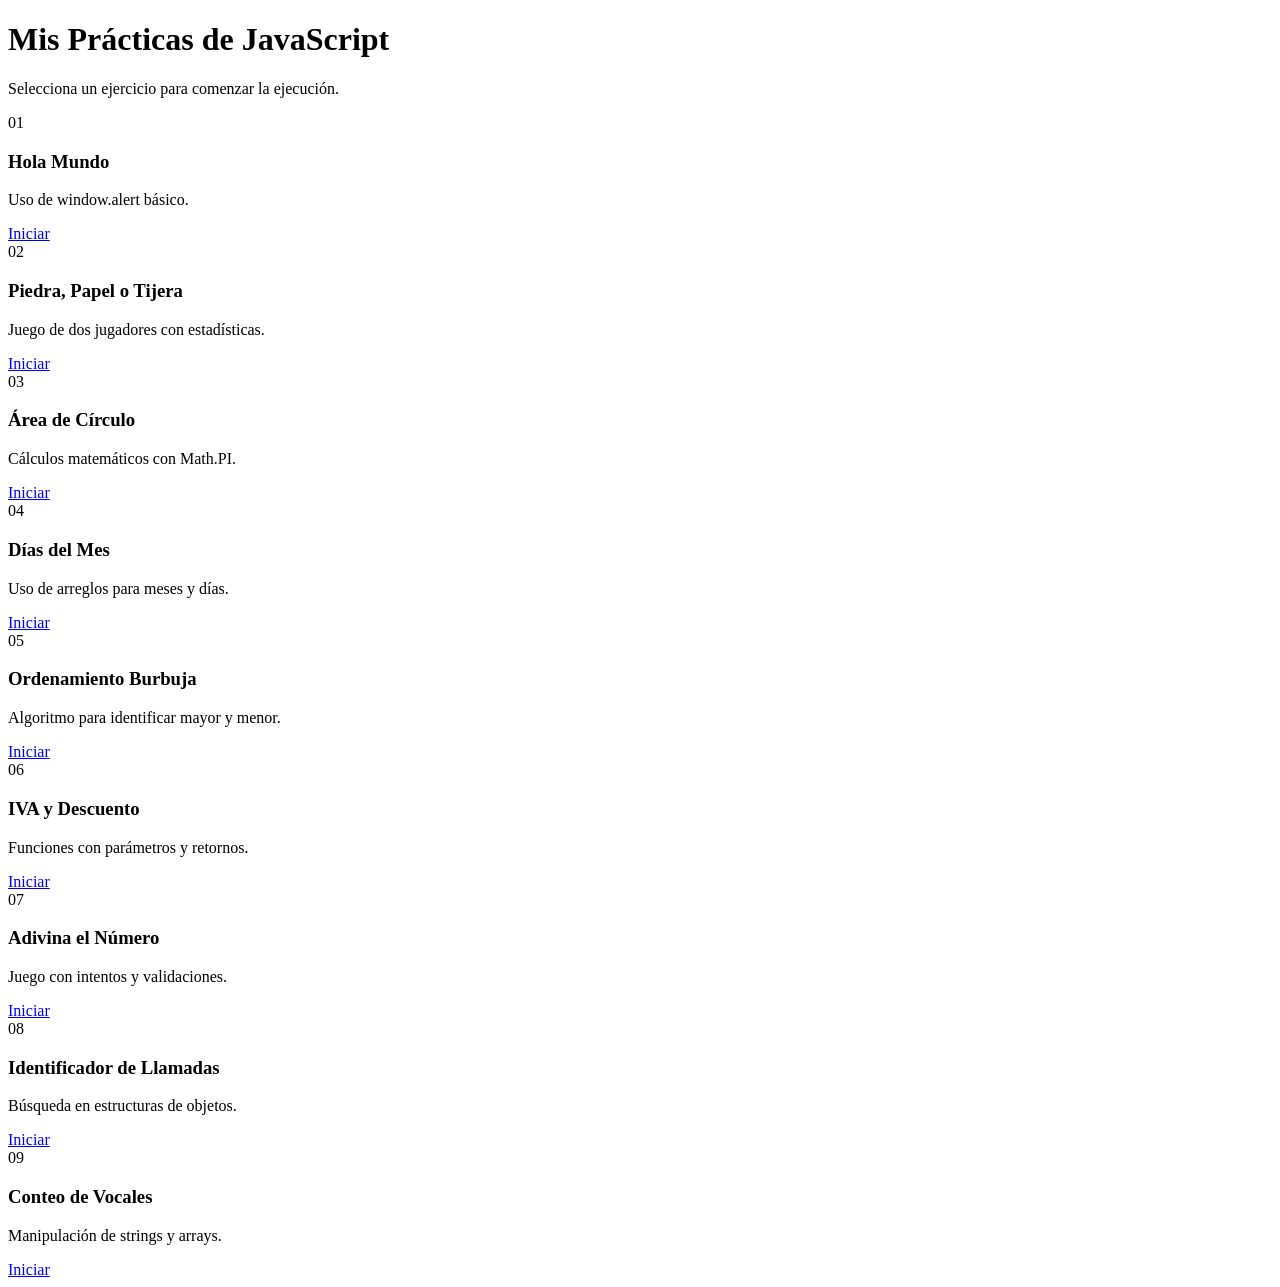
==== index.html @ 49eccd44 "feat: agregar estructura principal del Dashboard en index.html" ====
<!DOCTYPE html>
<html lang="es">

<head>
    <meta charset="UTF-8">
    <meta name="viewport" content="width=device-width, initial-scale=1.0">
    <title>JS Course - Dashboard</title>
    <link rel="stylesheet" href="assets/css/styles.css">
</head>

<body>
    <div class="container">
        <header>
            <h1>Mis Prácticas de JavaScript</h1>
            <p>Selecciona un ejercicio para comenzar la ejecución.</p>
        </header>

        <main class="grid-ejercicios">
            <div class="card">
                <span class="num">01</span>
                <h3>Hola Mundo</h3>
                <p>Uso de window.alert básico.</p>
                <a href="assets/ejercicios/EJERCICIO_01/index.html" class="btn">Iniciar</a>
            </div>

            <div class="card">
                <span class="num">02</span>
                <h3>Piedra, Papel o Tijera</h3>
                <p>Juego de dos jugadores con estadísticas.</p>
                <a href="assets/ejercicios/EJERCICIO_02/index.html" class="btn">Iniciar</a>
            </div>

            <div class="card">
                <span class="num">03</span>
                <h3>Área de Círculo</h3>
                <p>Cálculos matemáticos con Math.PI.</p>
                <a href="assets/ejercicios/EJERCICIO_03/index.html" class="btn">Iniciar</a>
            </div>

            <div class="card">
                <span class="num">04</span>
                <h3>Días del Mes</h3>
                <p>Uso de arreglos para meses y días.</p>
                <a href="assets/ejercicios/EJERCICIO_04/index.html" class="btn">Iniciar</a>
            </div>

            <div class="card">
                <span class="num">05</span>
                <h3>Ordenamiento Burbuja</h3>
                <p>Algoritmo para identificar mayor y menor.</p>
                <a href="assets/ejercicios/EJERCICIO_05/index.html" class="btn">Iniciar</a>
            </div>

            <div class="card">
                <span class="num">06</span>
                <h3>IVA y Descuento</h3>
                <p>Funciones con parámetros y retornos.</p>
                <a href="assets/ejercicios/EJERCICIO_06/index.html" class="btn">Iniciar</a>
            </div>

            <div class="card">
                <span class="num">07</span>
                <h3>Adivina el Número</h3>
                <p>Juego con intentos y validaciones.</p>
                <a href="assets/ejercicios/EJERCICIO_07/index.html" class="btn">Iniciar</a>
            </div>

            <div class="card">
                <span class="num">08</span>
                <h3>Identificador de Llamadas</h3>
                <p>Búsqueda en estructuras de objetos. </p>
                <a href="assets/ejercicios/EJERCICIO_08/index.html" class="btn">Iniciar</a>
            </div>

            <div class="card">
                <span class="num">09</span>
                <h3>Conteo de Vocales</h3>
                <p>Manipulación de strings y arrays. </p>
                <a href="assets/ejercicios/EJERCICIO_09/index.html" class="btn">Iniciar</a>
            </div>
        </main>
    </div>
</body>

</html>
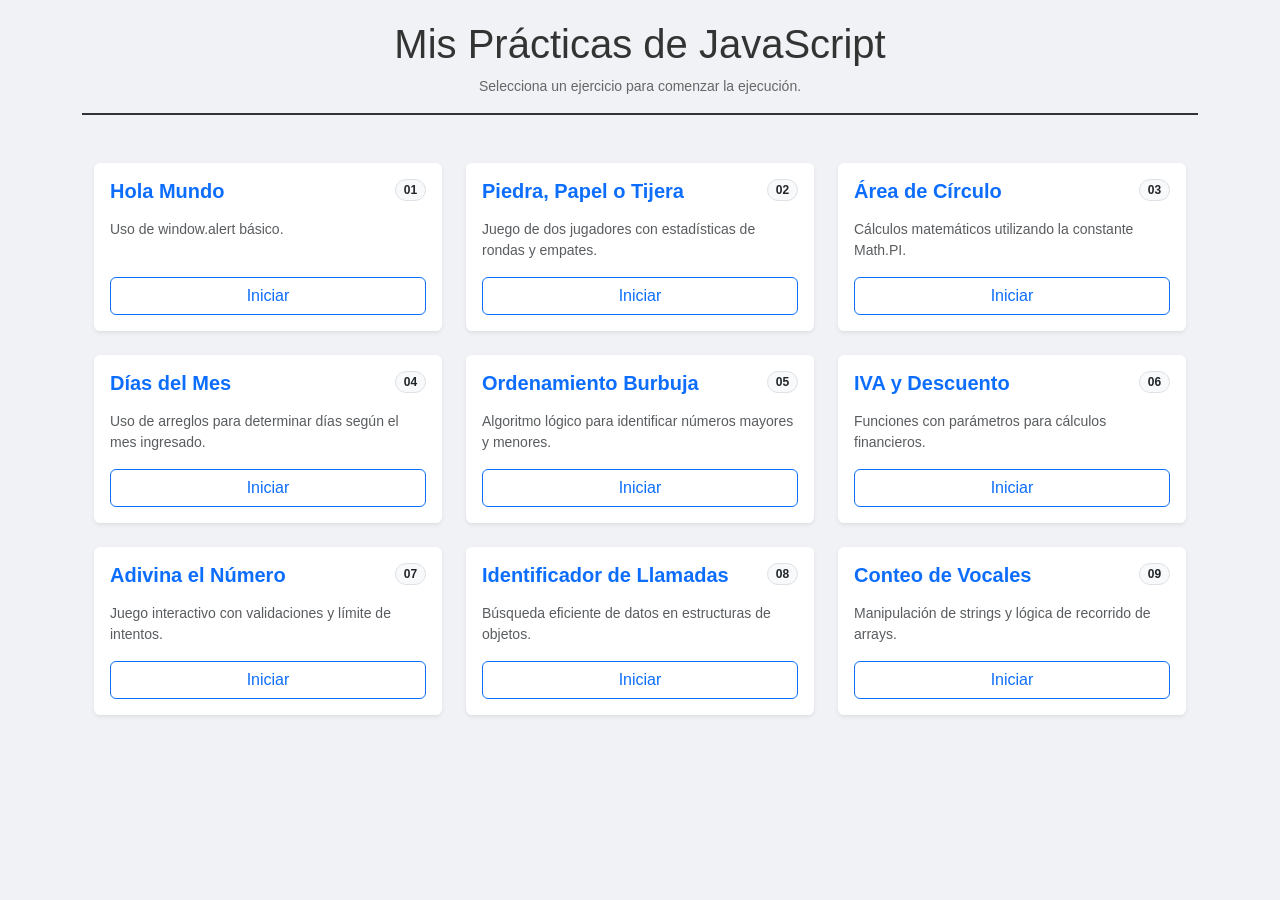
==== commit 2be3f17d: "style: integración Bootstrap 5 y limpieza de CSS" ====
--- a/index.html
+++ b/index.html
@@ -4,6 +4,8 @@
 <head>
     <meta charset="UTF-8">
     <meta name="viewport" content="width=device-width, initial-scale=1.0">
+    <link href="https://cdn.jsdelivr.net/npm/bootstrap@5.3.8/dist/css/bootstrap.min.css" rel="stylesheet"
+        integrity="sha384-sRIl4kxILFvY47J16cr9ZwB07vP4J8+LH7qKQnuqkuIAvNWLzeN8tE5YBujZqJLB" crossorigin="anonymous">
     <title>JS Course - Dashboard</title>
     <link rel="stylesheet" href="assets/css/styles.css">
 </head>
@@ -15,71 +17,143 @@
             <p>Selecciona un ejercicio para comenzar la ejecución.</p>
         </header>
 
-        <main class="grid-ejercicios">
-            <div class="card">
-                <span class="num">01</span>
-                <h3>Hola Mundo</h3>
-                <p>Uso de window.alert básico.</p>
-                <a href="assets/ejercicios/EJERCICIO_01/index.html" class="btn">Iniciar</a>
-            </div>
+        <main class="container my-5">
+            <div class="row row-cols-1 row-cols-md-2 row-cols-lg-3 g-4">
 
-            <div class="card">
-                <span class="num">02</span>
-                <h3>Piedra, Papel o Tijera</h3>
-                <p>Juego de dos jugadores con estadísticas.</p>
-                <a href="assets/ejercicios/EJERCICIO_02/index.html" class="btn">Iniciar</a>
-            </div>
+                <div class="col">
+                    <div class="card h-100 shadow-sm border-0">
+                        <div class="card-body d-flex flex-column">
+                            <div class="d-flex justify-content-between align-items-start">
+                                <h5 class="card-title text-primary fw-bold">Hola Mundo</h5>
+                                <span class="badge rounded-pill bg-light text-dark border">01</span>
+                            </div>
+                            <p class="card-text text-muted mt-2">Uso de window.alert básico.</p>
+                            <a href="assets/ejercicios/EJERCICIO_01/index.html"
+                                class="btn btn-outline-primary mt-auto">Iniciar</a>
+                        </div>
+                    </div>
+                </div>
 
-            <div class="card">
-                <span class="num">03</span>
-                <h3>Área de Círculo</h3>
-                <p>Cálculos matemáticos con Math.PI.</p>
-                <a href="assets/ejercicios/EJERCICIO_03/index.html" class="btn">Iniciar</a>
-            </div>
+                <div class="col">
+                    <div class="card h-100 shadow-sm border-0">
+                        <div class="card-body d-flex flex-column">
+                            <div class="d-flex justify-content-between align-items-start mb-2">
+                                <h5 class="card-title text-primary fw-bold">Piedra, Papel o Tijera</h5>
+                                <span class="badge rounded-pill bg-light text-dark border">02</span>
+                            </div>
+                            <p class="card-text text-muted">Juego de dos jugadores con estadísticas de rondas y empates.
+                            </p>
+                            <a href="assets/ejercicios/EJERCICIO_02/index.html"
+                                class="btn btn-outline-primary mt-auto">Iniciar</a>
+                        </div>
+                    </div>
+                </div>
 
-            <div class="card">
-                <span class="num">04</span>
-                <h3>Días del Mes</h3>
-                <p>Uso de arreglos para meses y días.</p>
-                <a href="assets/ejercicios/EJERCICIO_04/index.html" class="btn">Iniciar</a>
-            </div>
+                <div class="col">
+                    <div class="card h-100 shadow-sm border-0">
+                        <div class="card-body d-flex flex-column">
+                            <div class="d-flex justify-content-between align-items-start mb-2">
+                                <h5 class="card-title text-primary fw-bold">Área de Círculo</h5>
+                                <span class="badge rounded-pill bg-light text-dark border">03</span>
+                            </div>
+                            <p class="card-text text-muted">Cálculos matemáticos utilizando la constante Math.PI.</p>
+                            <a href="assets/ejercicios/EJERCICIO_03/index.html"
+                                class="btn btn-outline-primary mt-auto">Iniciar</a>
+                        </div>
+                    </div>
+                </div>
 
-            <div class="card">
-                <span class="num">05</span>
-                <h3>Ordenamiento Burbuja</h3>
-                <p>Algoritmo para identificar mayor y menor.</p>
-                <a href="assets/ejercicios/EJERCICIO_05/index.html" class="btn">Iniciar</a>
-            </div>
+                <div class="col">
+                    <div class="card h-100 shadow-sm border-0">
+                        <div class="card-body d-flex flex-column">
+                            <div class="d-flex justify-content-between align-items-start mb-2">
+                                <h5 class="card-title text-primary fw-bold">Días del Mes</h5>
+                                <span class="badge rounded-pill bg-light text-dark border">04</span>
+                            </div>
+                            <p class="card-text text-muted">Uso de arreglos para determinar días según el mes ingresado.
+                            </p>
+                            <a href="assets/ejercicios/EJERCICIO_04/index.html"
+                                class="btn btn-outline-primary mt-auto">Iniciar</a>
+                        </div>
+                    </div>
+                </div>
 
-            <div class="card">
-                <span class="num">06</span>
-                <h3>IVA y Descuento</h3>
-                <p>Funciones con parámetros y retornos.</p>
-                <a href="assets/ejercicios/EJERCICIO_06/index.html" class="btn">Iniciar</a>
-            </div>
+                <div class="col">
+                    <div class="card h-100 shadow-sm border-0">
+                        <div class="card-body d-flex flex-column">
+                            <div class="d-flex justify-content-between align-items-start mb-2">
+                                <h5 class="card-title text-primary fw-bold">Ordenamiento Burbuja</h5>
+                                <span class="badge rounded-pill bg-light text-dark border">05</span>
+                            </div>
+                            <p class="card-text text-muted">Algoritmo lógico para identificar números mayores y menores.
+                            </p>
+                            <a href="assets/ejercicios/EJERCICIO_05/index.html"
+                                class="btn btn-outline-primary mt-auto">Iniciar</a>
+                        </div>
+                    </div>
+                </div>
 
-            <div class="card">
-                <span class="num">07</span>
-                <h3>Adivina el Número</h3>
-                <p>Juego con intentos y validaciones.</p>
-                <a href="assets/ejercicios/EJERCICIO_07/index.html" class="btn">Iniciar</a>
-            </div>
+                <div class="col">
+                    <div class="card h-100 shadow-sm border-0">
+                        <div class="card-body d-flex flex-column">
+                            <div class="d-flex justify-content-between align-items-start mb-2">
+                                <h5 class="card-title text-primary fw-bold">IVA y Descuento</h5>
+                                <span class="badge rounded-pill bg-light text-dark border">06</span>
+                            </div>
+                            <p class="card-text text-muted">Funciones con parámetros para cálculos financieros.</p>
+                            <a href="assets/ejercicios/EJERCICIO_06/index.html"
+                                class="btn btn-outline-primary mt-auto">Iniciar</a>
+                        </div>
+                    </div>
+                </div>
 
-            <div class="card">
-                <span class="num">08</span>
-                <h3>Identificador de Llamadas</h3>
-                <p>Búsqueda en estructuras de objetos. </p>
-                <a href="assets/ejercicios/EJERCICIO_08/index.html" class="btn">Iniciar</a>
-            </div>
+                <div class="col">
+                    <div class="card h-100 shadow-sm border-0">
+                        <div class="card-body d-flex flex-column">
+                            <div class="d-flex justify-content-between align-items-start mb-2">
+                                <h5 class="card-title text-primary fw-bold">Adivina el Número</h5>
+                                <span class="badge rounded-pill bg-light text-dark border">07</span>
+                            </div>
+                            <p class="card-text text-muted">Juego interactivo con validaciones y límite de intentos.</p>
+                            <a href="assets/ejercicios/EJERCICIO_07/index.html"
+                                class="btn btn-outline-primary mt-auto">Iniciar</a>
+                        </div>
+                    </div>
+                </div>
 
-            <div class="card">
-                <span class="num">09</span>
-                <h3>Conteo de Vocales</h3>
-                <p>Manipulación de strings y arrays. </p>
-                <a href="assets/ejercicios/EJERCICIO_09/index.html" class="btn">Iniciar</a>
+                <div class="col">
+                    <div class="card h-100 shadow-sm border-0">
+                        <div class="card-body d-flex flex-column">
+                            <div class="d-flex justify-content-between align-items-start mb-2">
+                                <h5 class="card-title text-primary fw-bold">Identificador de Llamadas</h5>
+                                <span class="badge rounded-pill bg-light text-dark border">08</span>
+                            </div>
+                            <p class="card-text text-muted">Búsqueda eficiente de datos en estructuras de objetos.</p>
+                            <a href="assets/ejercicios/EJERCICIO_08/index.html"
+                                class="btn btn-outline-primary mt-auto">Iniciar</a>
+                        </div>
+                    </div>
+                </div>
+
+                <div class="col">
+                    <div class="card h-100 shadow-sm border-0">
+                        <div class="card-body d-flex flex-column">
+                            <div class="d-flex justify-content-between align-items-start mb-2">
+                                <h5 class="card-title text-primary fw-bold">Conteo de Vocales</h5>
+                                <span class="badge rounded-pill bg-light text-dark border">09</span>
+                            </div>
+                            <p class="card-text text-muted">Manipulación de strings y lógica de recorrido de arrays.</p>
+                            <a href="assets/ejercicios/EJERCICIO_09/index.html"
+                                class="btn btn-outline-primary mt-auto">Iniciar</a>
+                        </div>
+                    </div>
+                </div>
             </div>
         </main>
     </div>
+    <script src="https://cdn.jsdelivr.net/npm/bootstrap@5.3.8/dist/js/bootstrap.bundle.min.js"
+        integrity="sha384-FKyoEForCGlyvwx9Hj09JcYn3nv7wiPVlz7YYwJrWVcXK/BmnVDxM+D2scQbITxI"
+        crossorigin="anonymous"></script>
 </body>
 
 </html>
--- a/assets/css/styles.css
+++ b/assets/css/styles.css
@@ -0,0 +1,24 @@
+/* Estilos generales */
+* {
+  margin: 0 px;
+  padding: 0px;
+}
+
+body {
+  font-family: Arial, sans-serif;
+  background-color: #f0f2f5;
+  color: #333;
+  margin: 0;
+  padding: 20px;
+}
+
+header {
+  text-align: center;
+  border-bottom: 2px solid #333;
+  margin-bottom: 20px;
+}
+
+p {
+  font-size: 14px;
+  color: #666;
+}
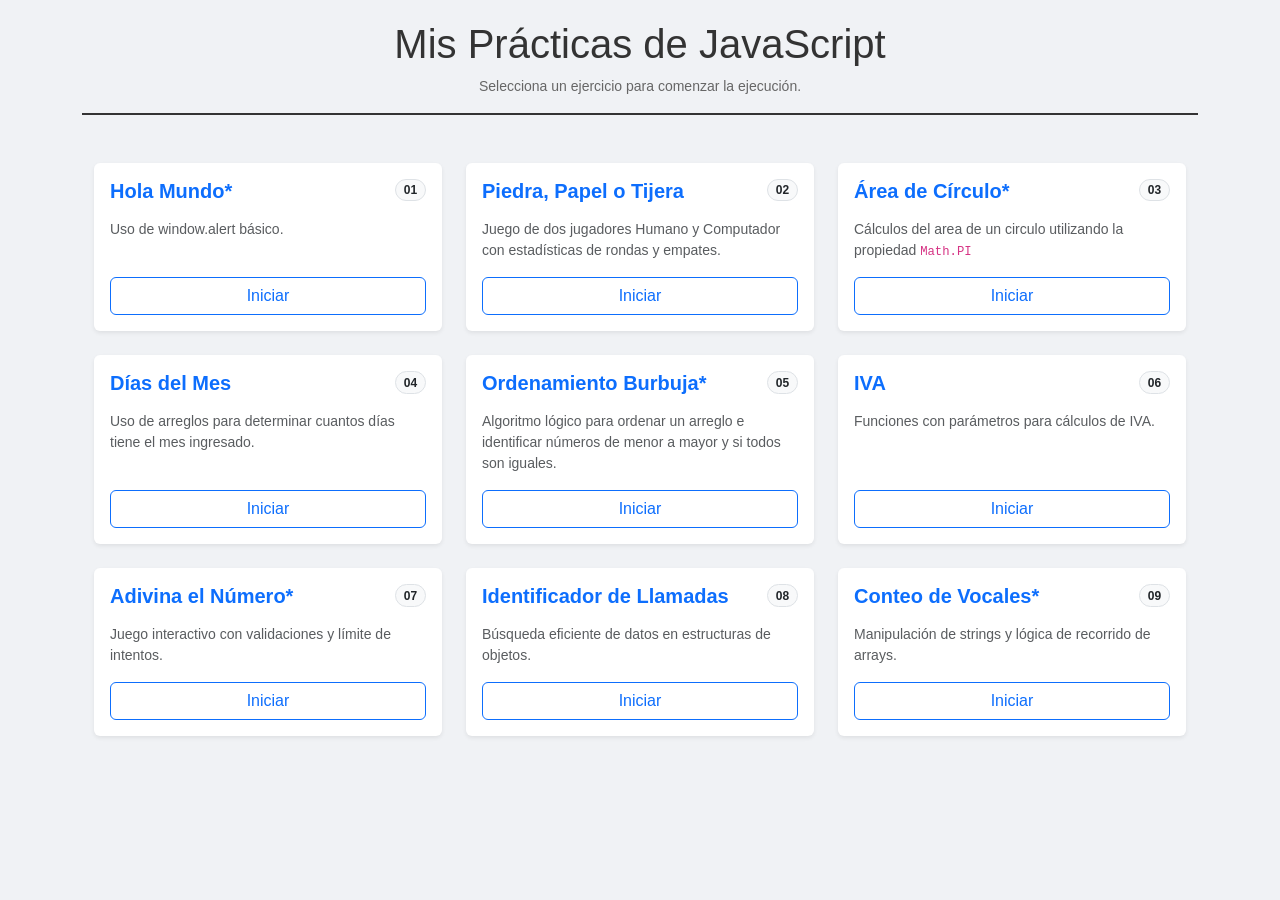
==== commit 859a500b: "docs: corregir ortografía en index y mejorar comentarios en ejercicio_05 y ejercicio_09" ====
--- a/index.html
+++ b/index.html
@@ -24,7 +24,7 @@
                     <div class="card h-100 shadow-sm border-0">
                         <div class="card-body d-flex flex-column">
                             <div class="d-flex justify-content-between align-items-start">
-                                <h5 class="card-title text-primary fw-bold">Hola Mundo</h5>
+                                <h5 class="card-title text-primary fw-bold">Hola Mundo*</h5>
                                 <span class="badge rounded-pill bg-light text-dark border">01</span>
                             </div>
                             <p class="card-text text-muted mt-2">Uso de window.alert básico.</p>
@@ -41,7 +41,7 @@
                                 <h5 class="card-title text-primary fw-bold">Piedra, Papel o Tijera</h5>
                                 <span class="badge rounded-pill bg-light text-dark border">02</span>
                             </div>
-                            <p class="card-text text-muted">Juego de dos jugadores con estadísticas de rondas y empates.
+                            <p class="card-text text-muted">Juego de dos jugadores Humano y Computador con estadísticas de rondas y empates.
                             </p>
                             <a href="assets/ejercicios/EJERCICIO_02/index.html"
                                 class="btn btn-outline-primary mt-auto">Iniciar</a>
@@ -53,10 +53,10 @@
                     <div class="card h-100 shadow-sm border-0">
                         <div class="card-body d-flex flex-column">
                             <div class="d-flex justify-content-between align-items-start mb-2">
-                                <h5 class="card-title text-primary fw-bold">Área de Círculo</h5>
+                                <h5 class="card-title text-primary fw-bold">Área de Círculo*</h5>
                                 <span class="badge rounded-pill bg-light text-dark border">03</span>
                             </div>
-                            <p class="card-text text-muted">Cálculos matemáticos utilizando la constante Math.PI.</p>
+                            <p class="card-text text-muted">Cálculos del area de un circulo utilizando la propiedad <code>Math.PI</code></p>
                             <a href="assets/ejercicios/EJERCICIO_03/index.html"
                                 class="btn btn-outline-primary mt-auto">Iniciar</a>
                         </div>
@@ -70,7 +70,7 @@
                                 <h5 class="card-title text-primary fw-bold">Días del Mes</h5>
                                 <span class="badge rounded-pill bg-light text-dark border">04</span>
                             </div>
-                            <p class="card-text text-muted">Uso de arreglos para determinar días según el mes ingresado.
+                            <p class="card-text text-muted">Uso de arreglos para determinar cuantos días tiene el mes ingresado.
                             </p>
                             <a href="assets/ejercicios/EJERCICIO_04/index.html"
                                 class="btn btn-outline-primary mt-auto">Iniciar</a>
@@ -82,10 +82,10 @@
                     <div class="card h-100 shadow-sm border-0">
                         <div class="card-body d-flex flex-column">
                             <div class="d-flex justify-content-between align-items-start mb-2">
-                                <h5 class="card-title text-primary fw-bold">Ordenamiento Burbuja</h5>
+                                <h5 class="card-title text-primary fw-bold">Ordenamiento Burbuja*</h5>
                                 <span class="badge rounded-pill bg-light text-dark border">05</span>
                             </div>
-                            <p class="card-text text-muted">Algoritmo lógico para identificar números mayores y menores.
+                            <p class="card-text text-muted">Algoritmo lógico para ordenar un arreglo e identificar números de menor a mayor y si todos son iguales.
                             </p>
                             <a href="assets/ejercicios/EJERCICIO_05/index.html"
                                 class="btn btn-outline-primary mt-auto">Iniciar</a>
@@ -97,10 +97,10 @@
                     <div class="card h-100 shadow-sm border-0">
                         <div class="card-body d-flex flex-column">
                             <div class="d-flex justify-content-between align-items-start mb-2">
-                                <h5 class="card-title text-primary fw-bold">IVA y Descuento</h5>
+                                <h5 class="card-title text-primary fw-bold">IVA</h5>
                                 <span class="badge rounded-pill bg-light text-dark border">06</span>
                             </div>
-                            <p class="card-text text-muted">Funciones con parámetros para cálculos financieros.</p>
+                            <p class="card-text text-muted">Funciones con parámetros para cálculos de IVA.</p>
                             <a href="assets/ejercicios/EJERCICIO_06/index.html"
                                 class="btn btn-outline-primary mt-auto">Iniciar</a>
                         </div>
@@ -111,7 +111,7 @@
                     <div class="card h-100 shadow-sm border-0">
                         <div class="card-body d-flex flex-column">
                             <div class="d-flex justify-content-between align-items-start mb-2">
-                                <h5 class="card-title text-primary fw-bold">Adivina el Número</h5>
+                                <h5 class="card-title text-primary fw-bold">Adivina el Número*</h5>
                                 <span class="badge rounded-pill bg-light text-dark border">07</span>
                             </div>
                             <p class="card-text text-muted">Juego interactivo con validaciones y límite de intentos.</p>
@@ -139,7 +139,7 @@
                     <div class="card h-100 shadow-sm border-0">
                         <div class="card-body d-flex flex-column">
                             <div class="d-flex justify-content-between align-items-start mb-2">
-                                <h5 class="card-title text-primary fw-bold">Conteo de Vocales</h5>
+                                <h5 class="card-title text-primary fw-bold">Conteo de Vocales*</h5>
                                 <span class="badge rounded-pill bg-light text-dark border">09</span>
                             </div>
                             <p class="card-text text-muted">Manipulación de strings y lógica de recorrido de arrays.</p>
